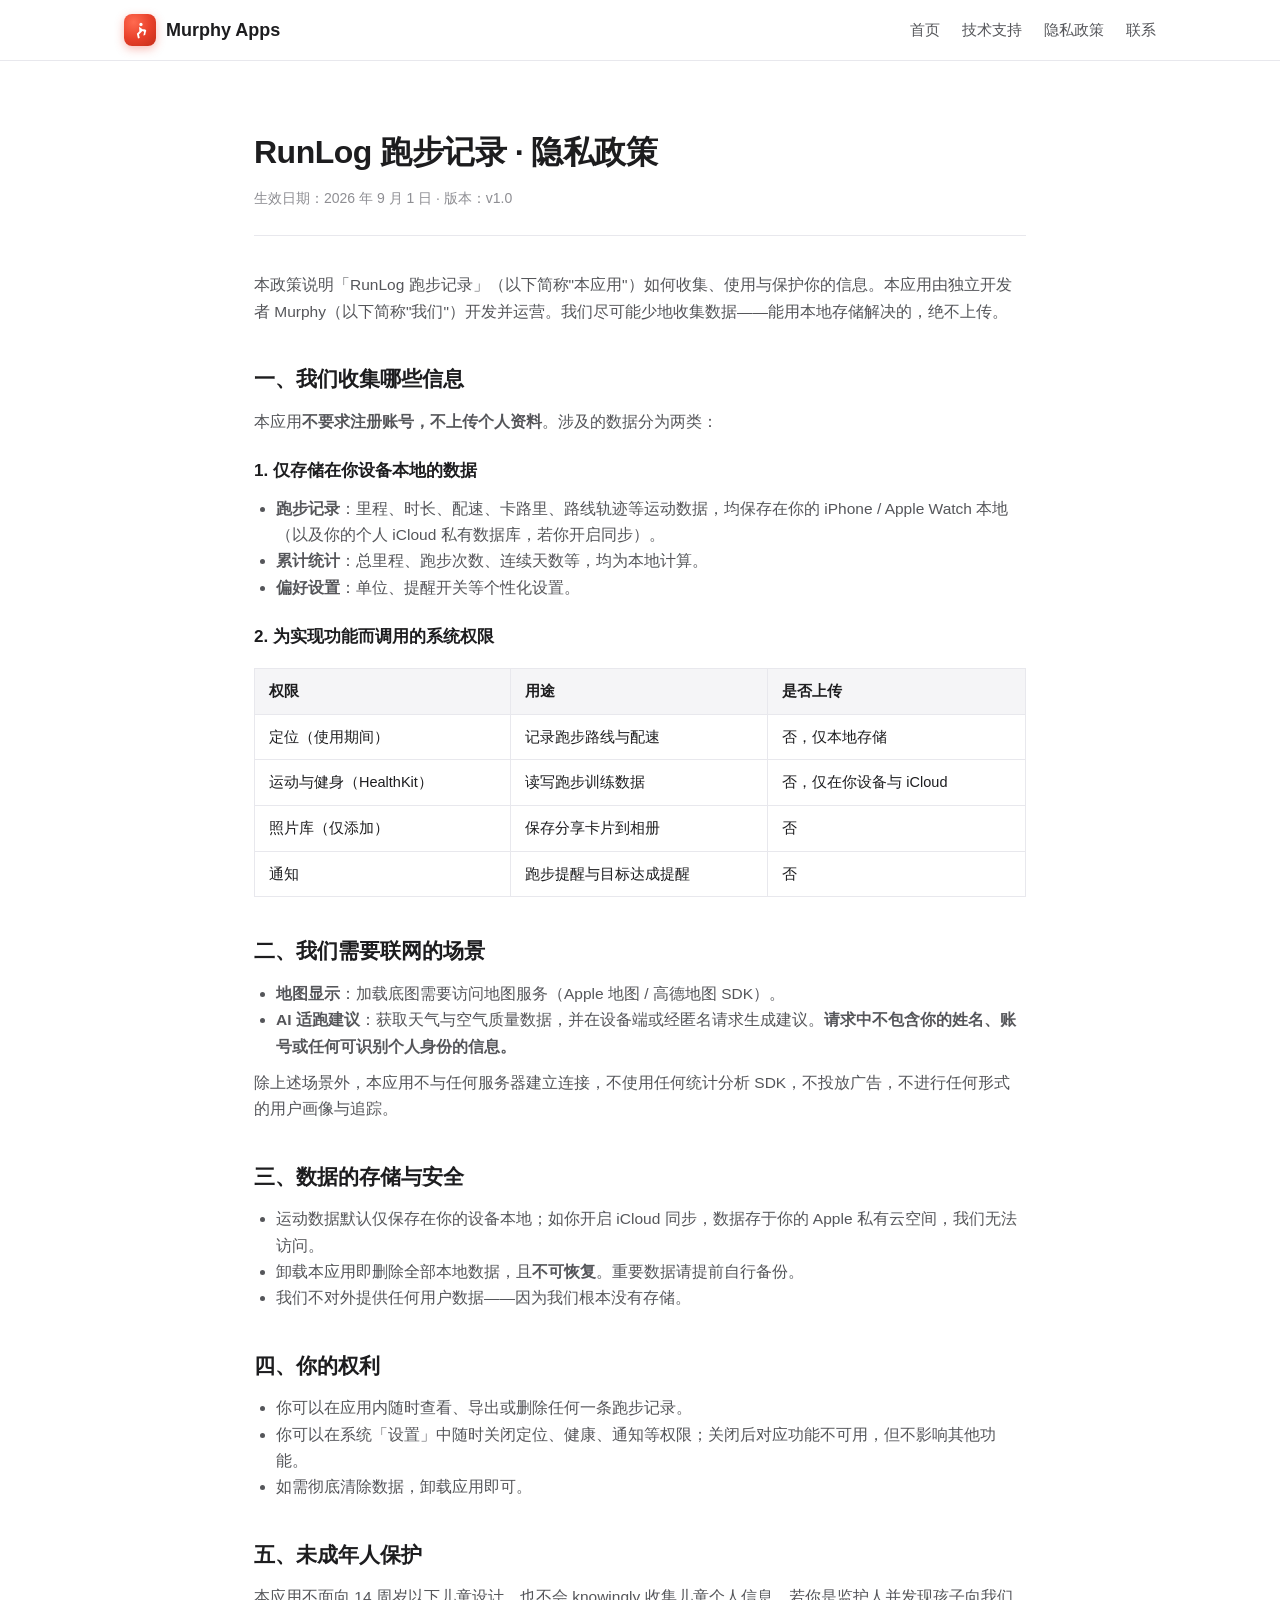
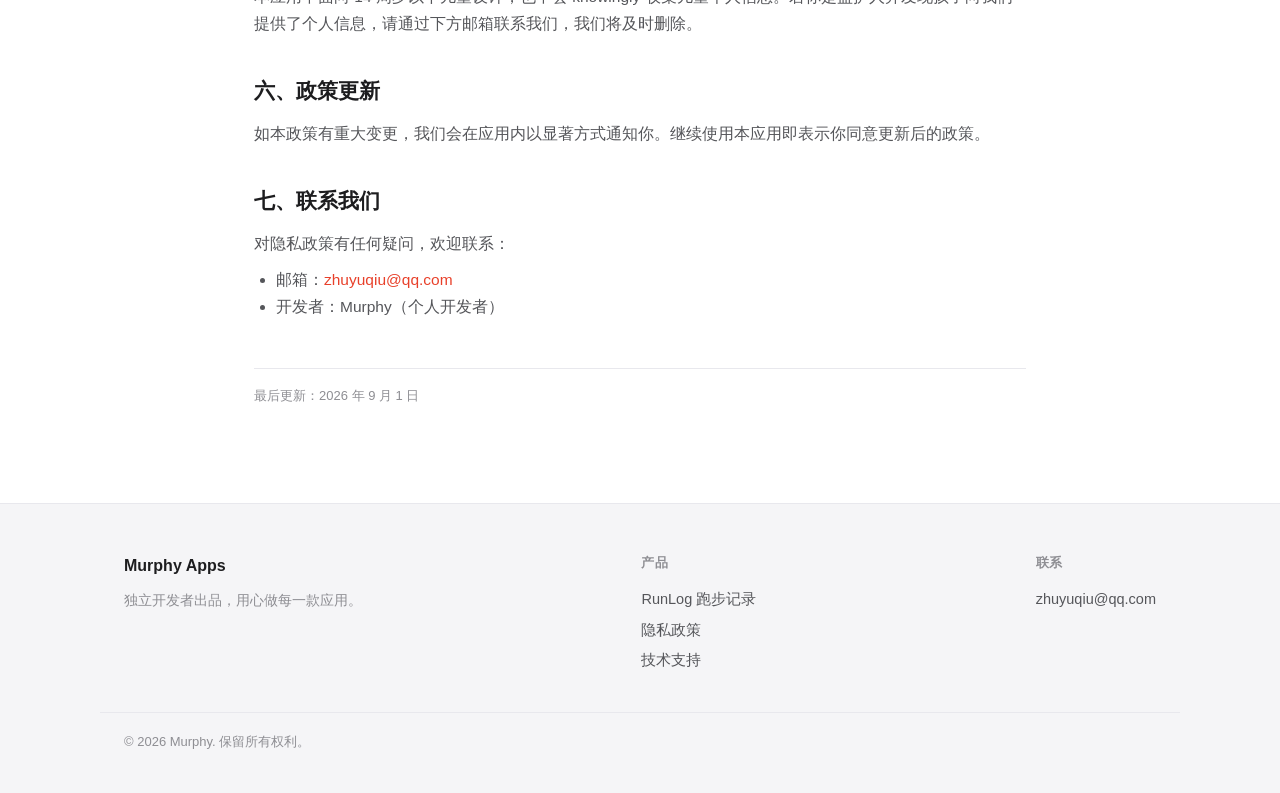
==== privacy.html @ afb3ae20 "Add files via upload init" ====
<!DOCTYPE html>
<html lang="zh-CN">
<head>
  <meta charset="UTF-8">
  <meta name="viewport" content="width=device-width, initial-scale=1.0">
  <title>隐私政策 · RunLog 跑步记录 — Murphy Apps</title>
  <link rel="stylesheet" href="css/style.css">
</head>
<body>

<nav class="nav">
  <div class="nav-inner">
    <a class="brand" href="index.html">
      <span class="brand-icon">
        <svg viewBox="0 0 24 24"><path d="M15.5 4.5a2.2 2.2 0 1 1-4.4 0 2.2 2.2 0 0 1 4.4 0zm-4.8 3 .5 6-3.4 3.4 1.5 6.3 2.4-.6-1.1-4.6 4.6-4.6 2.3.8-1 5 2.4-.5 1.4-6.8-4.3-1.6-.8-1.8 2.5 5.2 2.9.9 8.7h-2.5l-.8-6.5-4.6-2.6-1.3-5.3 2.4-.6.9 3.6 2.6-1.9-.6-4.6 2.4-.4z"/></svg>
      </span>
      Murphy Apps
    </a>
    <div class="nav-links">
      <a href="index.html" class="hide-sm">首页</a>
      <a href="support.html" class="hide-sm">技术支持</a>
      <a href="privacy.html" class="hide-sm">隐私政策</a>
      <a href="mailto:zhuyuqiu@qq.com">联系</a>
    </div>
  </div>
</nav>

<article class="doc">
  <div class="doc-header">
    <h1>RunLog 跑步记录 · 隐私政策</h1>
    <div class="meta">生效日期：2026 年 9 月 1 日 · 版本：v1.0</div>
  </div>

  <p>本政策说明「RunLog 跑步记录」（以下简称"本应用"）如何收集、使用与保护你的信息。本应用由独立开发者 Murphy（以下简称"我们"）开发并运营。我们尽可能少地收集数据——能用本地存储解决的，绝不上传。</p>

  <h2>一、我们收集哪些信息</h2>
  <p>本应用<strong>不要求注册账号，不上传个人资料</strong>。涉及的数据分为两类：</p>
  <h3>1. 仅存储在你设备本地的数据</h3>
  <ul>
    <li><strong>跑步记录</strong>：里程、时长、配速、卡路里、路线轨迹等运动数据，均保存在你的 iPhone / Apple Watch 本地（以及你的个人 iCloud 私有数据库，若你开启同步）。</li>
    <li><strong>累计统计</strong>：总里程、跑步次数、连续天数等，均为本地计算。</li>
    <li><strong>偏好设置</strong>：单位、提醒开关等个性化设置。</li>
  </ul>
  <h3>2. 为实现功能而调用的系统权限</h3>
  <table>
    <tr><th>权限</th><th>用途</th><th>是否上传</th></tr>
    <tr><td>定位（使用期间）</td><td>记录跑步路线与配速</td><td>否，仅本地存储</td></tr>
    <tr><td>运动与健身（HealthKit）</td><td>读写跑步训练数据</td><td>否，仅在你设备与 iCloud</td></tr>
    <tr><td>照片库（仅添加）</td><td>保存分享卡片到相册</td><td>否</td></tr>
    <tr><td>通知</td><td>跑步提醒与目标达成提醒</td><td>否</td></tr>
  </table>

  <h2>二、我们需要联网的场景</h2>
  <ul>
    <li><strong>地图显示</strong>：加载底图需要访问地图服务（Apple 地图 / 高德地图 SDK）。</li>
    <li><strong>AI 适跑建议</strong>：获取天气与空气质量数据，并在设备端或经匿名请求生成建议。<strong>请求中不包含你的姓名、账号或任何可识别个人身份的信息。</strong></li>
  </ul>
  <p>除上述场景外，本应用不与任何服务器建立连接，不使用任何统计分析 SDK，不投放广告，不进行任何形式的用户画像与追踪。</p>

  <h2>三、数据的存储与安全</h2>
  <ul>
    <li>运动数据默认仅保存在你的设备本地；如你开启 iCloud 同步，数据存于你的 Apple 私有云空间，我们无法访问。</li>
    <li>卸载本应用即删除全部本地数据，且<strong>不可恢复</strong>。重要数据请提前自行备份。</li>
    <li>我们不对外提供任何用户数据——因为我们根本没有存储。</li>
  </ul>

  <h2>四、你的权利</h2>
  <ul>
    <li>你可以在应用内随时查看、导出或删除任何一条跑步记录。</li>
    <li>你可以在系统「设置」中随时关闭定位、健康、通知等权限；关闭后对应功能不可用，但不影响其他功能。</li>
    <li>如需彻底清除数据，卸载应用即可。</li>
  </ul>

  <h2>五、未成年人保护</h2>
  <p>本应用不面向 14 周岁以下儿童设计，也不会 knowingly 收集儿童个人信息。若你是监护人并发现孩子向我们提供了个人信息，请通过下方邮箱联系我们，我们将及时删除。</p>

  <h2>六、政策更新</h2>
  <p>如本政策有重大变更，我们会在应用内以显著方式通知你。继续使用本应用即表示你同意更新后的政策。</p>

  <h2>七、联系我们</h2>
  <p>对隐私政策有任何疑问，欢迎联系：</p>
  <ul>
    <li>邮箱：<a href="mailto:zhuyuqiu@qq.com">zhuyuqiu@qq.com</a></li>
    <li>开发者：Murphy（个人开发者）</li>
  </ul>

  <p class="updated">最后更新：2026 年 9 月 1 日</p>
</article>

<footer class="footer">
  <div class="footer-inner">
    <div>
      <div class="f-brand">Murphy Apps</div>
      <p style="color:var(--ink-faint);font-size:14px;max-width:300px;">独立开发者出品，用心做每一款应用。</p>
    </div>
    <div class="f-col">
      <h5>产品</h5>
      <a href="index.html">RunLog 跑步记录</a>
      <a href="privacy.html">隐私政策</a>
      <a href="support.html">技术支持</a>
    </div>
    <div class="f-col">
      <h5>联系</h5>
      <a href="mailto:zhuyuqiu@qq.com">zhuyuqiu@qq.com</a>
    </div>
  </div>
  <div class="f-bottom">
    <span>© 2026 Murphy. 保留所有权利。</span>
  </div>
</footer>

</body>
</html>
---- css/style.css ----
/* ===== RunLog 跑步记录 · 技术支持/隐私政策 站点样式 =====
   与 App 图标一致：红底径向渐变 + 白色剪影 + 大圆角 + 简洁排版 */

:root {
  --red: #E8402A;
  --red-deep: #C22B18;
  --red-grad: radial-gradient(120% 120% at 30% 25%, #FF6A50 0%, #E8402A 45%, #B72713 100%);
  --ink: #1D1D1F;
  --ink-soft: #55565A;
  --ink-faint: #8E8E93;
  --bg: #FFFFFF;
  --bg-soft: #F5F5F7;
  --card: #FFFFFF;
  --line: #E8E8ED;
  --radius: 22px;
  --shadow: 0 12px 40px rgba(29, 29, 31, .10);
  --maxw: 1080px;
}

* { margin: 0; padding: 0; box-sizing: border-box; }

body {
  font-family: -apple-system, BlinkMacSystemFont, "SF Pro SC", "PingFang SC",
    "Helvetica Neue", "Microsoft YaHei", sans-serif;
  color: var(--ink);
  background: var(--bg);
  line-height: 1.7;
  -webkit-font-smoothing: antialiased;
}

a { color: var(--red); text-decoration: none; }
a:hover { text-decoration: underline; }

.wrap { max-width: var(--maxw); margin: 0 auto; padding: 0 24px; }

/* ---------- 导航 ---------- */
.nav {
  position: sticky; top: 0; z-index: 100;
  background: rgba(255, 255, 255, .82);
  backdrop-filter: saturate(180%) blur(20px);
  -webkit-backdrop-filter: saturate(180%) blur(20px);
  border-bottom: 1px solid var(--line);
}
.nav-inner {
  max-width: var(--maxw); margin: 0 auto; padding: 0 24px;
  height: 60px; display: flex; align-items: center; gap: 28px;
}
.brand { display: flex; align-items: center; gap: 10px; font-weight: 700; font-size: 18px; color: var(--ink); }
.brand:hover { text-decoration: none; }
.brand-icon {
  width: 32px; height: 32px; border-radius: 8px;
  background: var(--red-grad);
  display: inline-flex; align-items: center; justify-content: center;
  box-shadow: 0 3px 10px rgba(232, 64, 42, .35);
}
.brand-icon svg { width: 18px; height: 18px; fill: #fff; }
.nav-links { display: flex; gap: 22px; margin-left: auto; font-size: 15px; }
.nav-links a { color: var(--ink-soft); }
.nav-links a:hover { color: var(--ink); text-decoration: none; }
@media (max-width: 640px) { .nav-links .hide-sm { display: none; } }

/* ---------- Hero ---------- */
.hero {
  padding: 96px 0 84px;
  background:
    radial-gradient(900px 480px at 78% -10%, rgba(232, 64, 42, .10), transparent 60%),
    radial-gradient(700px 420px at 8% 110%, rgba(232, 64, 42, .06), transparent 60%);
  text-align: center;
}
.hero h1 { font-size: clamp(34px, 6vw, 56px); font-weight: 800; letter-spacing: -1.2px; line-height: 1.18; }
.hero p { color: var(--ink-soft); font-size: 19px; max-width: 640px; margin: 20px auto 0; }
.hero-cta { margin-top: 36px; display: flex; gap: 14px; justify-content: center; flex-wrap: wrap; }

.btn {
  display: inline-flex; align-items: center; gap: 8px;
  padding: 13px 28px; border-radius: 999px;
  font-size: 16px; font-weight: 600; cursor: pointer;
  transition: transform .18s ease, box-shadow .18s ease;
  border: none;
}
.btn:hover { text-decoration: none; transform: translateY(-2px); }
.btn-primary { background: var(--red-grad); color: #fff; box-shadow: 0 10px 26px rgba(232, 64, 42, .35); }
.btn-primary:hover { box-shadow: 0 14px 32px rgba(232, 64, 42, .45); }
.btn-ghost { background: #fff; color: var(--ink); border: 1.5px solid var(--line); }
.btn-ghost:hover { border-color: var(--ink-faint); }

/* ---------- 卡片区 ---------- */
.section { padding: 72px 0; }
.section.alt { background: var(--bg-soft); }
.section-title { font-size: 34px; font-weight: 800; letter-spacing: -0.5px; text-align: center; }
.section-sub { color: var(--ink-faint); text-align: center; margin: 10px auto 48px; max-width: 560px; font-size: 16px; }

.card-grid { display: grid; grid-template-columns: repeat(auto-fit, minmax(280px, 1fr)); gap: 28px; max-width: 900px; margin: 0 auto; }
.card {
  background: var(--card); border-radius: var(--radius); padding: 34px 30px;
  box-shadow: var(--shadow); border: 1px solid var(--line);
  transition: transform .2s ease;
}
.card:hover { transform: translateY(-6px); }
.card h3 { font-size: 21px; font-weight: 800; letter-spacing: -.3px; margin-bottom: 10px; }
.card p { color: var(--ink-soft); font-size: 15px; }
.card a.btn { margin-top: 18px; }

/* ---------- 法律文档页 ---------- */
.doc { max-width: 820px; margin: 0 auto; padding: 64px 24px 96px; }
.doc-header { border-bottom: 1px solid var(--line); padding-bottom: 24px; margin-bottom: 36px; }
.doc-header h1 { font-size: 32px; font-weight: 800; letter-spacing: -.5px; }
.doc-header .meta { color: var(--ink-faint); font-size: 14px; margin-top: 8px; }
.doc h2 { font-size: 21px; font-weight: 700; margin: 36px 0 12px; }
.doc h3 { font-size: 17px; font-weight: 700; margin: 22px 0 8px; }
.doc p, .doc li { color: var(--ink-soft); font-size: 15.5px; }
.doc ul, .doc ol { padding-left: 22px; margin: 10px 0; }
.doc table { width: 100%; border-collapse: collapse; margin: 16px 0; font-size: 14.5px; }
.doc th, .doc td { border: 1px solid var(--line); padding: 10px 14px; text-align: left; }
.doc th { background: var(--bg-soft); font-weight: 600; }
.doc .updated { color: var(--ink-faint); font-size: 13px; margin-top: 48px; border-top: 1px solid var(--line); padding-top: 16px; }

/* ---------- 页脚 ---------- */
.footer { background: var(--bg-soft); border-top: 1px solid var(--line); padding: 48px 0 40px; }
.footer-inner {
  max-width: var(--maxw); margin: 0 auto; padding: 0 24px;
  display: flex; flex-wrap: wrap; gap: 32px; justify-content: space-between;
}
.footer .f-brand { font-weight: 700; font-size: 16px; margin-bottom: 10px; }
.footer .f-col h5 { font-size: 13px; text-transform: uppercase; letter-spacing: .06em; color: var(--ink-faint); margin-bottom: 10px; }
.footer .f-col a { display: block; color: var(--ink-soft); font-size: 14.5px; padding: 3px 0; }
.footer .f-bottom {
  max-width: var(--maxw); margin: 36px auto 0; padding: 18px 24px 0;
  border-top: 1px solid var(--line); color: var(--ink-faint); font-size: 13px;
  display: flex; justify-content: space-between; flex-wrap: wrap; gap: 8px;
}
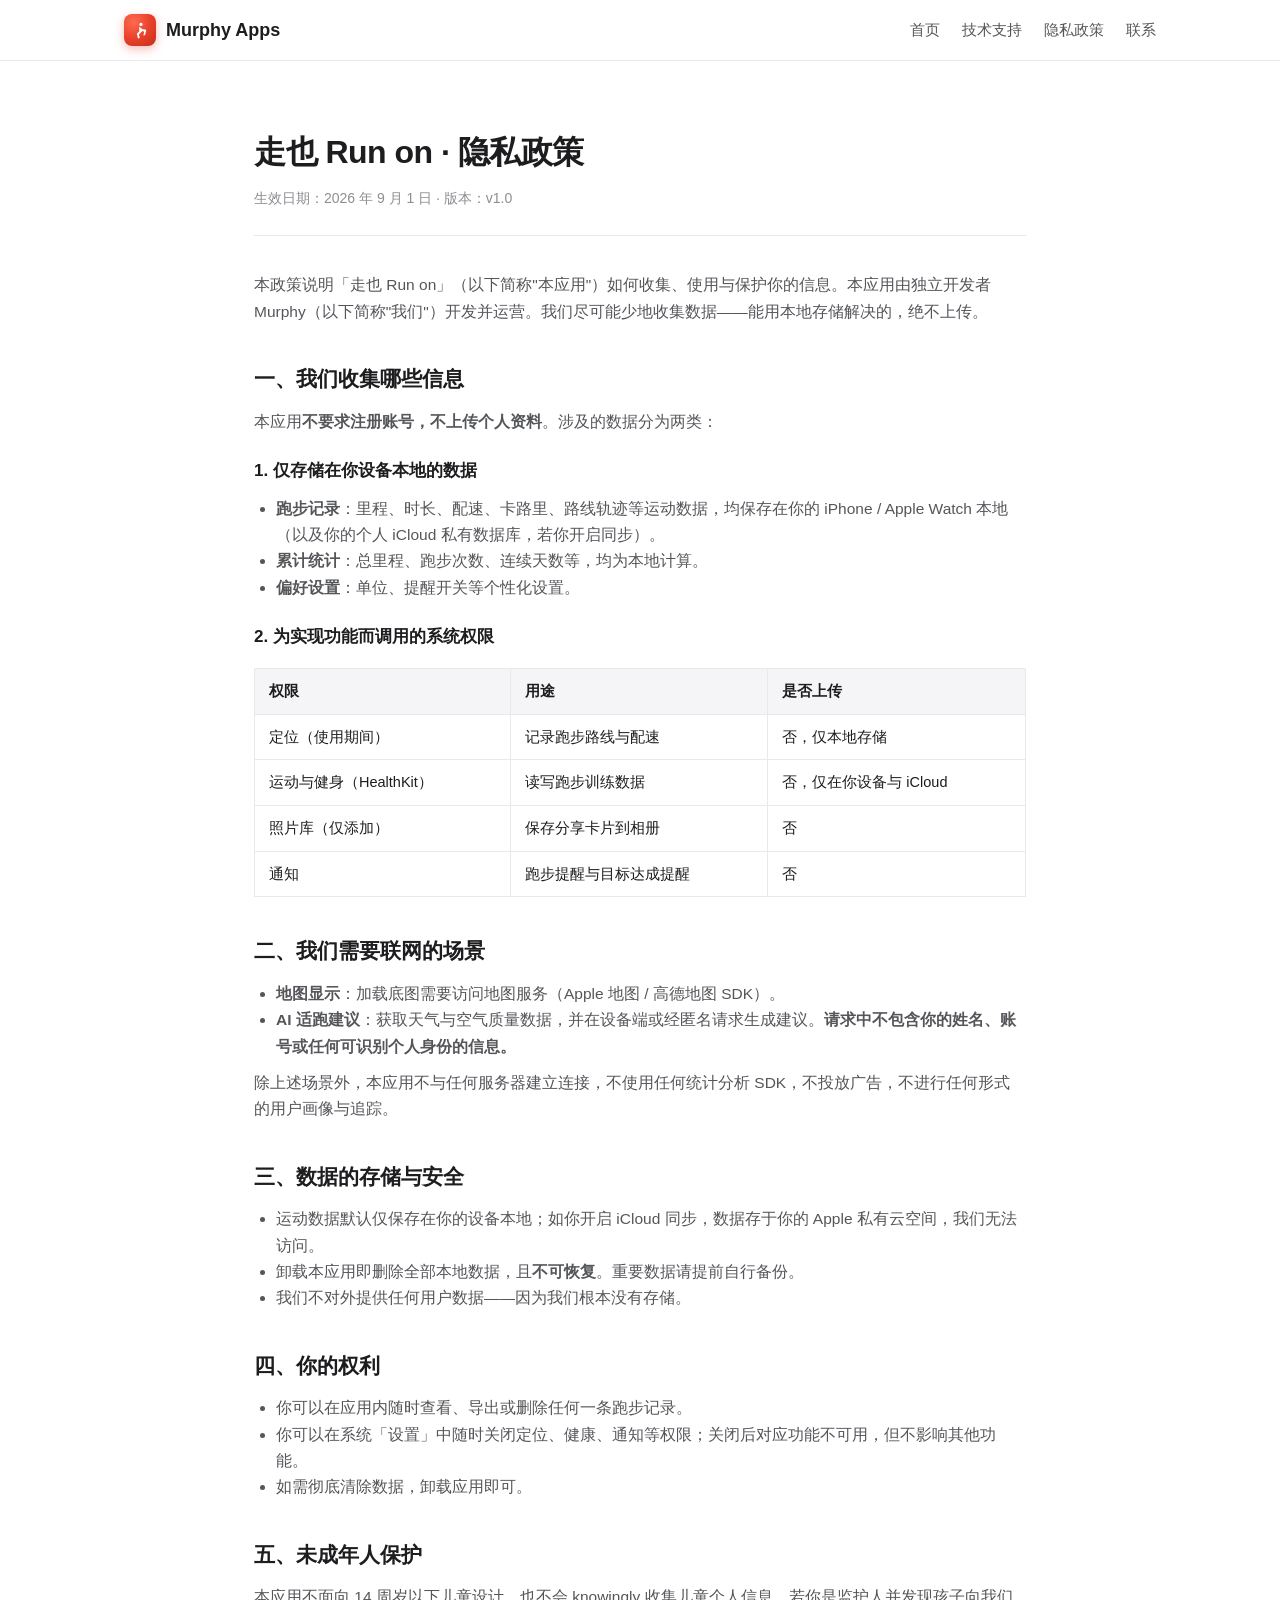
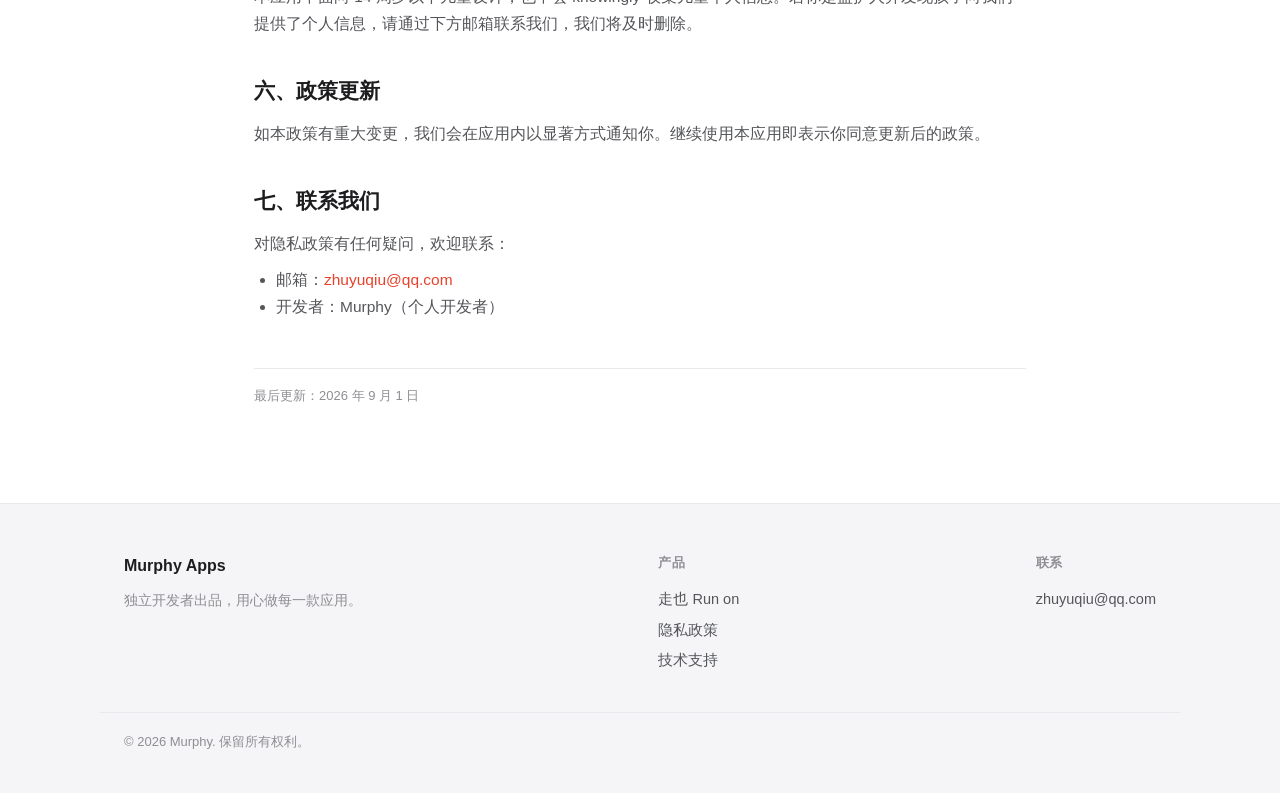
==== commit 64494b7e: "Add files via upload" ====
--- a/privacy.html
+++ b/privacy.html
@@ -3,7 +3,7 @@
 <head>
   <meta charset="UTF-8">
   <meta name="viewport" content="width=device-width, initial-scale=1.0">
-  <title>隐私政策 · RunLog 跑步记录 — Murphy Apps</title>
+  <title>隐私政策 · 走也 Run on — Murphy Apps</title>
   <link rel="stylesheet" href="css/style.css">
 </head>
 <body>
@@ -27,11 +27,11 @@
 
 <article class="doc">
   <div class="doc-header">
-    <h1>RunLog 跑步记录 · 隐私政策</h1>
+    <h1>走也 Run on · 隐私政策</h1>
     <div class="meta">生效日期：2026 年 9 月 1 日 · 版本：v1.0</div>
   </div>
 
-  <p>本政策说明「RunLog 跑步记录」（以下简称"本应用"）如何收集、使用与保护你的信息。本应用由独立开发者 Murphy（以下简称"我们"）开发并运营。我们尽可能少地收集数据——能用本地存储解决的，绝不上传。</p>
+  <p>本政策说明「走也 Run on」（以下简称"本应用"）如何收集、使用与保护你的信息。本应用由独立开发者 Murphy（以下简称"我们"）开发并运营。我们尽可能少地收集数据——能用本地存储解决的，绝不上传。</p>
 
   <h2>一、我们收集哪些信息</h2>
   <p>本应用<strong>不要求注册账号，不上传个人资料</strong>。涉及的数据分为两类：</p>
@@ -95,7 +95,7 @@
     </div>
     <div class="f-col">
       <h5>产品</h5>
-      <a href="index.html">RunLog 跑步记录</a>
+      <a href="index.html">走也 Run on</a>
       <a href="privacy.html">隐私政策</a>
       <a href="support.html">技术支持</a>
     </div>
